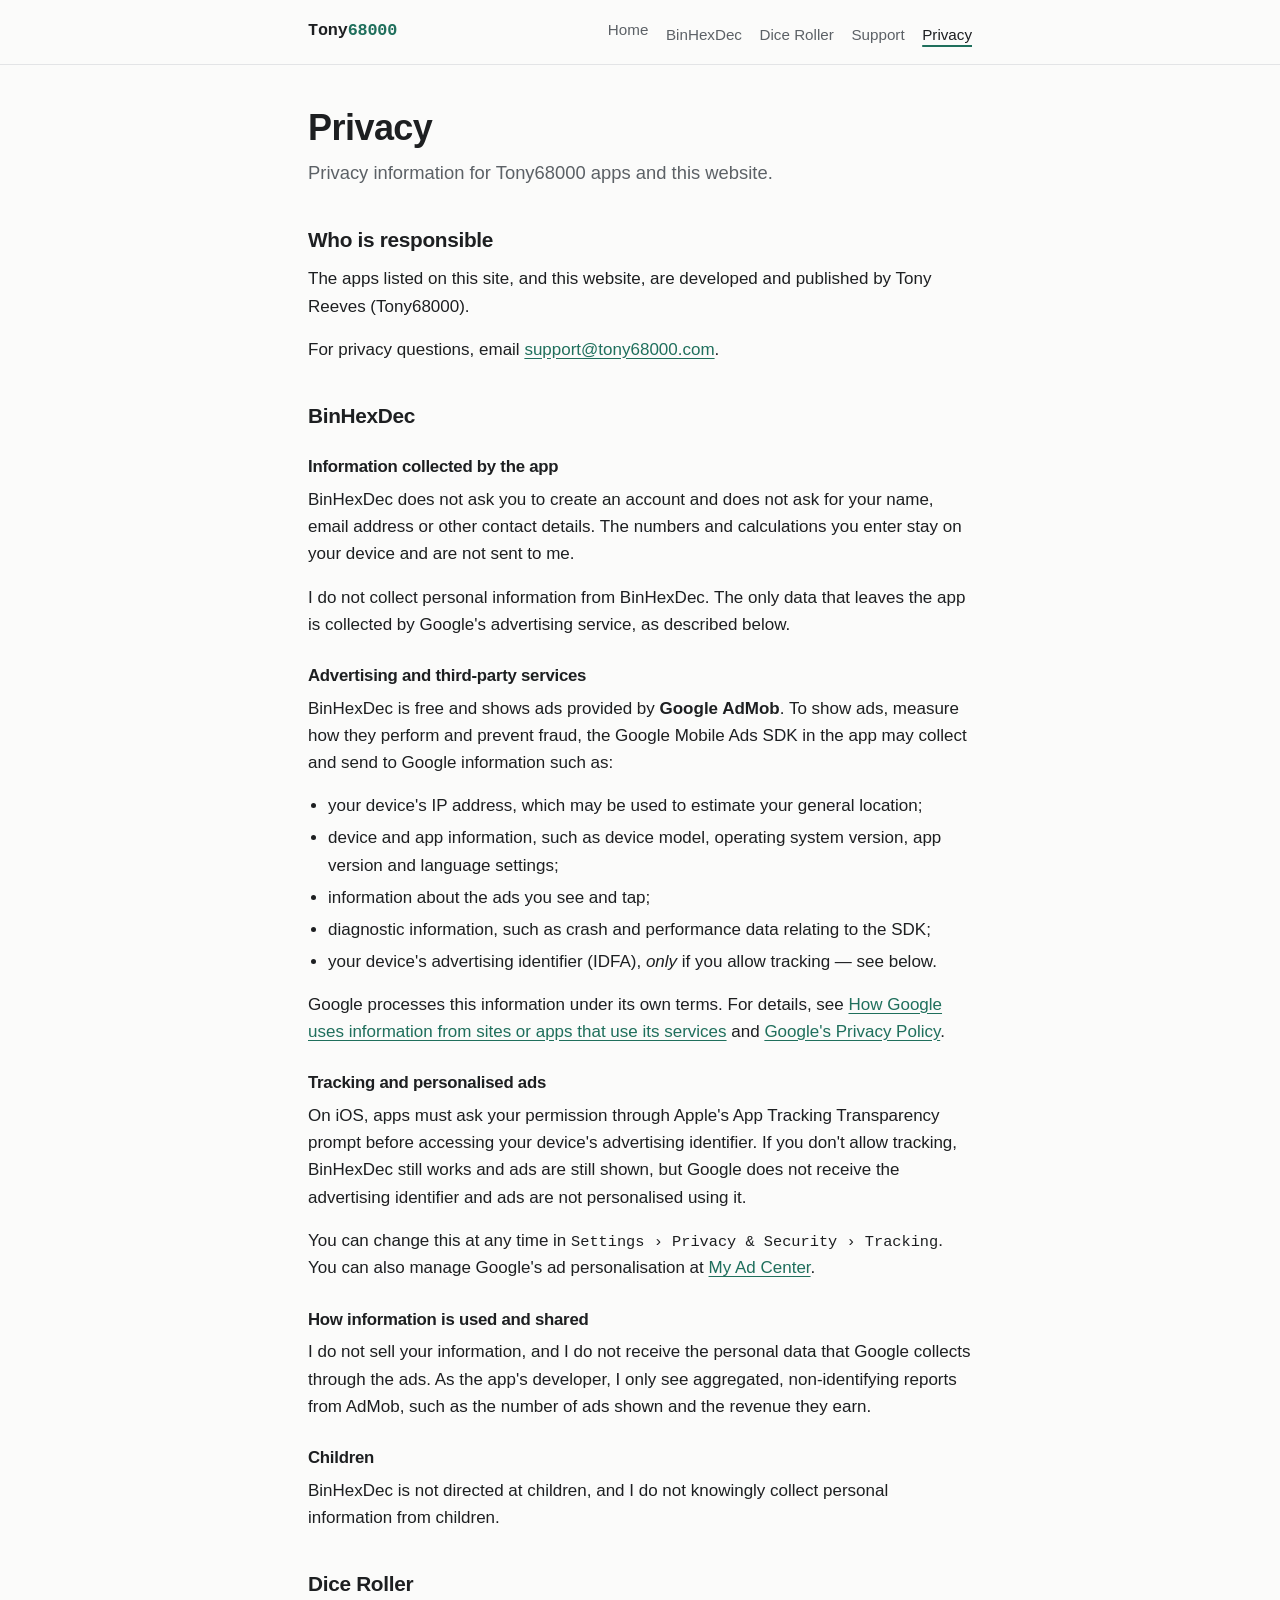
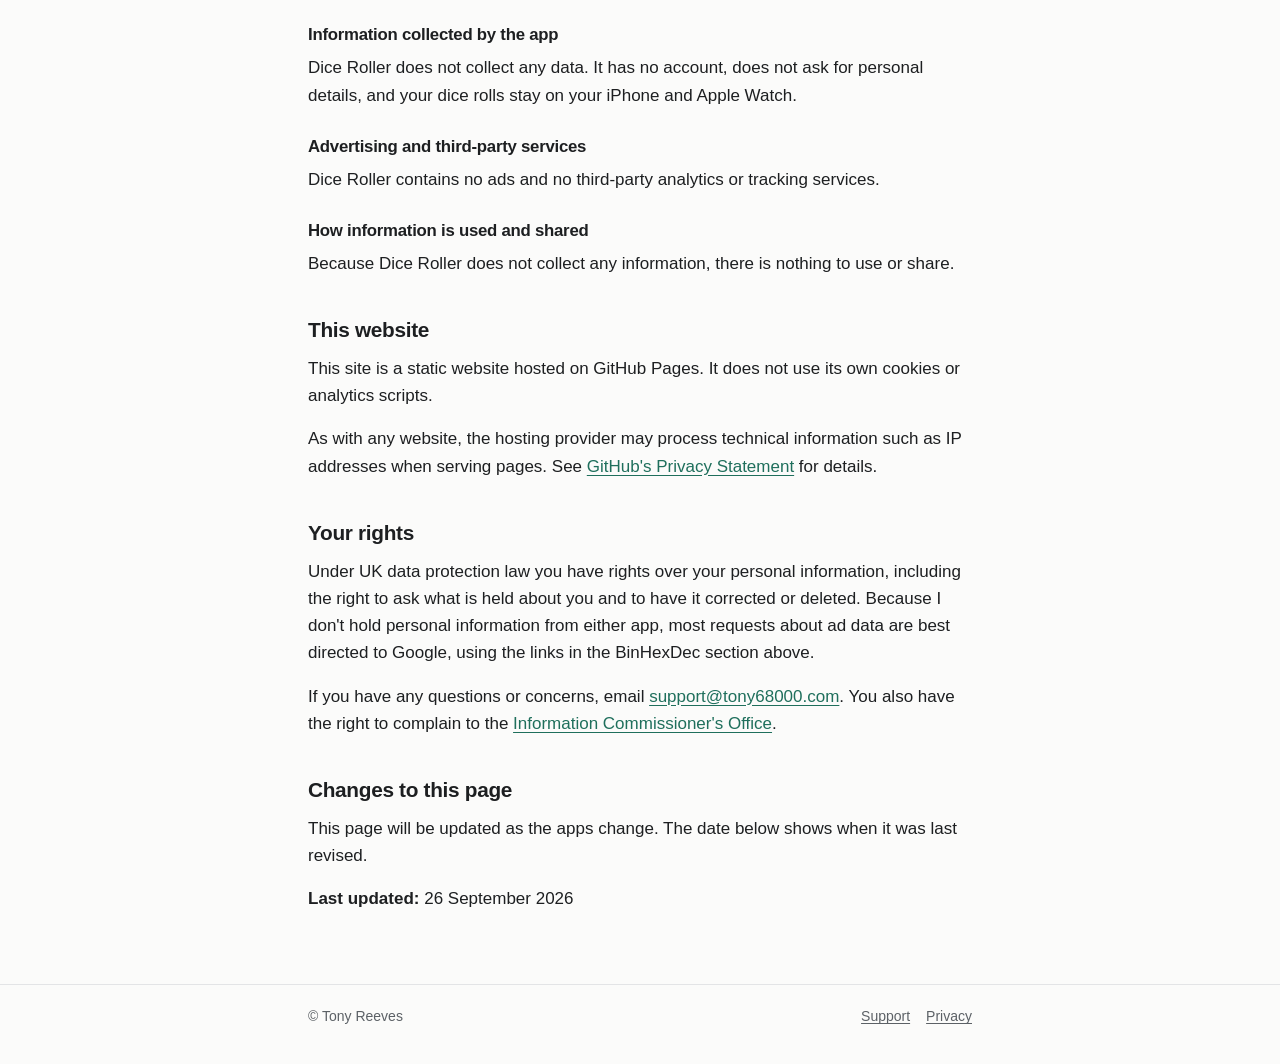
==== privacy/index.html @ 5004813c "Add initial Tony68000 developer website Static HTML/CSS site for GitHub Pages: home page, BinHexDec " ====
<!doctype html>
<html lang="en-GB">
<head>
  <meta charset="utf-8">
  <meta name="viewport" content="width=device-width, initial-scale=1, viewport-fit=cover">
  <title>Privacy · Tony68000</title>
  <meta name="description" content="Privacy information for BinHexDec, Dice Roller and the Tony68000 website.">
  <link rel="stylesheet" href="../css/style.css">
</head>
<body>
  <header class="site-header">
    <div class="wrap">
      <a class="site-name" href="../">Tony<span>68000</span></a>
      <nav class="site-nav" aria-label="Main">
        <ul>
          <li><a href="../">Home</a></li>
          <li><a href="../binhexdec/">BinHexDec</a></li>
          <li><a href="../dice-roller/">Dice Roller</a></li>
          <li><a href="../support/">Support</a></li>
          <li><a href="./" aria-current="page">Privacy</a></li>
        </ul>
      </nav>
    </div>
  </header>

  <main>
    <div class="wrap">
      <h1>Privacy</h1>
      <p class="lead">Privacy information for Tony68000 apps and this website.</p>

      <h2 id="who">Who is responsible</h2>
      <p>The apps listed on this site, and this website, are developed and published by Tony Reeves (Tony68000).</p>
      <p>For privacy questions, email <a href="mailto:support@tony68000.com">support@tony68000.com</a>.</p>

      <h2 id="binhexdec">BinHexDec</h2>
      <h3>Information collected by the app</h3>
      <p>BinHexDec does not ask you to create an account and does not ask for your name, email address or other contact details. The numbers and calculations you enter stay on your device and are not sent to me.</p>
      <p>I do not collect personal information from BinHexDec. The only data that leaves the app is collected by Google's advertising service, as described below.</p>

      <h3>Advertising and third-party services</h3>
      <p>BinHexDec is free and shows ads provided by <strong>Google AdMob</strong>. To show ads, measure how they perform and prevent fraud, the Google Mobile Ads SDK in the app may collect and send to Google information such as:</p>
      <ul>
        <li>your device's IP address, which may be used to estimate your general location;</li>
        <li>device and app information, such as device model, operating system version, app version and language settings;</li>
        <li>information about the ads you see and tap;</li>
        <li>diagnostic information, such as crash and performance data relating to the SDK;</li>
        <li>your device's advertising identifier (IDFA), <em>only</em> if you allow tracking — see below.</li>
      </ul>
      <p>Google processes this information under its own terms. For details, see <a href="https://policies.google.com/technologies/partner-sites">How Google uses information from sites or apps that use its services</a> and <a href="https://policies.google.com/privacy">Google's Privacy Policy</a>.</p>

      <h3>Tracking and personalised ads</h3>
      <p>On iOS, apps must ask your permission through Apple's App Tracking Transparency prompt before accessing your device's advertising identifier. If you don't allow tracking, BinHexDec still works and ads are still shown, but Google does not receive the advertising identifier and ads are not personalised using it.</p>
      <p>You can change this at any time in <span class="mono">Settings › Privacy &amp; Security › Tracking</span>. You can also manage Google's ad personalisation at <a href="https://myadcenter.google.com/">My Ad Center</a>.</p>

      <h3>How information is used and shared</h3>
      <p>I do not sell your information, and I do not receive the personal data that Google collects through the ads. As the app's developer, I only see aggregated, non-identifying reports from AdMob, such as the number of ads shown and the revenue they earn.</p>

      <h3>Children</h3>
      <p>BinHexDec is not directed at children, and I do not knowingly collect personal information from children.</p>

      <h2 id="dice-roller">Dice Roller</h2>
      <h3>Information collected by the app</h3>
      <p>Dice Roller does not collect any data. It has no account, does not ask for personal details, and your dice rolls stay on your iPhone and Apple Watch.</p>

      <h3>Advertising and third-party services</h3>
      <p>Dice Roller contains no ads and no third-party analytics or tracking services.</p>

      <h3>How information is used and shared</h3>
      <p>Because Dice Roller does not collect any information, there is nothing to use or share.</p>

      <h2 id="website">This website</h2>
      <p>This site is a static website hosted on GitHub Pages. It does not use its own cookies or analytics scripts.</p>
      <p>As with any website, the hosting provider may process technical information such as IP addresses when serving pages. See <a href="https://docs.github.com/en/site-policy/privacy-policies/github-general-privacy-statement">GitHub's Privacy Statement</a> for details.</p>

      <h2 id="rights">Your rights</h2>
      <p>Under UK data protection law you have rights over your personal information, including the right to ask what is held about you and to have it corrected or deleted. Because I don't hold personal information from either app, most requests about ad data are best directed to Google, using the links in the BinHexDec section above.</p>
      <p>If you have any questions or concerns, email <a href="mailto:support@tony68000.com">support@tony68000.com</a>. You also have the right to complain to the <a href="https://ico.org.uk/">Information Commissioner's Office</a>.</p>

      <h2 id="changes">Changes to this page</h2>
      <p>This page will be updated as the apps change. The date below shows when it was last revised.</p>
      <p><strong>Last updated:</strong> 26 September 2026</p>
    </div>
  </main>

  <footer class="site-footer">
    <div class="wrap">
      <p>&copy; Tony Reeves</p>
      <ul>
        <li><a href="../support/">Support</a></li>
        <li><a href="./">Privacy</a></li>
      </ul>
    </div>
  </footer>
</body>
</html>
---- css/style.css ----
/* Tony68000 — common stylesheet */

:root {
  --bg: #fbfbfa;
  --surface: #ffffff;
  --text: #1d1f21;
  --muted: #5c6166;
  --border: #e3e4e6;
  --accent: #1f6f5c;
  --accent-soft: #e7f1ee;
  --code-bg: #f1f2f3;

  --font-sans: -apple-system, BlinkMacSystemFont, "Segoe UI", Roboto, "Helvetica Neue", Arial, sans-serif;
  --font-mono: ui-monospace, SFMono-Regular, "SF Mono", Menlo, Consolas, "Liberation Mono", monospace;

  --measure: 44rem;
  --radius: 8px;
  color-scheme: light;
}

@media (prefers-color-scheme: dark) {
  :root {
    --bg: #141618;
    --surface: #1b1e21;
    --text: #e4e6e8;
    --muted: #9aa1a8;
    --border: #2c3035;
    --accent: #5cc2a6;
    --accent-soft: #1d2e29;
    --code-bg: #22262a;
    color-scheme: dark;
  }
}

*,
*::before,
*::after {
  box-sizing: border-box;
}

html {
  -webkit-text-size-adjust: 100%;
}

body {
  margin: 0;
  background: var(--bg);
  color: var(--text);
  font-family: var(--font-sans);
  font-size: 1.0625rem;
  line-height: 1.6;
  display: flex;
  flex-direction: column;
  min-height: 100vh;
}

.wrap {
  width: 100%;
  max-width: var(--measure);
  margin: 0 auto;
  padding-inline: 1.25rem;
}

/* Header */

.site-header {
  border-bottom: 1px solid var(--border);
  padding-top: env(safe-area-inset-top, 0px);
}

.site-header .wrap {
  display: flex;
  flex-wrap: wrap;
  align-items: baseline;
  justify-content: space-between;
  gap: 0.5rem 1.5rem;
  padding-block: 1rem;
}

.site-name {
  font-family: var(--font-mono);
  font-weight: 600;
  font-size: 1.05rem;
  color: var(--text);
  text-decoration: none;
  letter-spacing: -0.01em;
}

.site-name span {
  color: var(--accent);
}

.site-nav ul {
  display: flex;
  flex-wrap: wrap;
  gap: 0.25rem 1.1rem;
  margin: 0;
  padding: 0;
  list-style: none;
}

.site-nav a {
  color: var(--muted);
  text-decoration: none;
  font-size: 0.95rem;
}

.site-nav a:hover,
.site-nav a[aria-current="page"] {
  color: var(--text);
}

.site-nav a[aria-current="page"] {
  text-decoration: underline;
  text-decoration-color: var(--accent);
  text-underline-offset: 0.3em;
  text-decoration-thickness: 2px;
}

/* Main content */

main {
  flex: 1;
  padding-block: 2.5rem 3.5rem;
}

h1,
h2,
h3 {
  line-height: 1.25;
  letter-spacing: -0.015em;
}

h1 {
  font-size: clamp(1.7rem, 4vw + 0.5rem, 2.25rem);
  margin: 0 0 0.5rem;
}

h2 {
  font-size: 1.3rem;
  margin: 2.5rem 0 0.75rem;
}

h3 {
  font-size: 1.05rem;
  margin: 1.75rem 0 0.5rem;
}

p,
ul,
ol,
dl {
  margin: 0 0 1rem;
}

ul,
ol {
  padding-left: 1.25rem;
}

li + li {
  margin-top: 0.3rem;
}

a {
  color: var(--accent);
  text-underline-offset: 0.15em;
}

a:hover {
  text-decoration-thickness: 2px;
}

code,
.mono {
  font-family: var(--font-mono);
  font-size: 0.9em;
}

code {
  background: var(--code-bg);
  padding: 0.1em 0.35em;
  border-radius: 4px;
}

hr {
  border: 0;
  border-top: 1px solid var(--border);
  margin: 2.5rem 0;
}

.lead {
  font-size: 1.15rem;
  color: var(--muted);
  margin-bottom: 1.5rem;
}

.eyebrow {
  font-family: var(--font-mono);
  font-size: 0.85rem;
  color: var(--accent);
  margin: 0 0 0.5rem;
}

/* App cards (home page) */

.app-list {
  display: grid;
  gap: 1rem;
  margin: 1.25rem 0 0;
  padding: 0;
  list-style: none;
}

@media (min-width: 40rem) {
  .app-list {
    grid-template-columns: 1fr 1fr;
  }
}

.app-list li + li {
  margin-top: 0;
}

.app-card {
  display: flex;
  flex-direction: column;
  height: 100%;
  background: var(--surface);
  border: 1px solid var(--border);
  border-radius: var(--radius);
  padding: 1.25rem;
}

.app-card h3 {
  margin: 0 0 0.25rem;
}

.app-card h3 a {
  color: var(--text);
  text-decoration: none;
}

.app-card h3 a:hover {
  color: var(--accent);
}

.app-card .platforms {
  font-family: var(--font-mono);
  font-size: 0.8rem;
  color: var(--muted);
  margin-bottom: 0.75rem;
}

.app-card p {
  font-size: 0.97rem;
}

.app-card .links {
  margin-top: auto;
  margin-bottom: 0;
  display: flex;
  flex-wrap: wrap;
  gap: 0.5rem 1rem;
  font-size: 0.95rem;
}

/* Fact table (app pages) */

.facts {
  display: grid;
  grid-template-columns: max-content 1fr;
  gap: 0.4rem 1.25rem;
  background: var(--surface);
  border: 1px solid var(--border);
  border-radius: var(--radius);
  padding: 1rem 1.25rem;
  font-size: 0.95rem;
}

.facts dt {
  color: var(--muted);
}

.facts dd {
  margin: 0;
}

@media (max-width: 26rem) {
  .facts {
    grid-template-columns: 1fr;
    gap: 0;
  }

  .facts dd {
    margin-bottom: 0.6rem;
  }
}

/* Buttons */

.button {
  display: inline-block;
  background: var(--accent);
  color: var(--bg);
  text-decoration: none;
  font-weight: 600;
  font-size: 0.95rem;
  padding: 0.6rem 1rem;
  border-radius: var(--radius);
}

.button:hover {
  filter: brightness(1.08);
}

.actions {
  display: flex;
  flex-wrap: wrap;
  gap: 0.75rem 1.25rem;
  align-items: center;
  margin: 1.5rem 0;
}

/* Notes and placeholders */

.note {
  background: var(--accent-soft);
  border-left: 3px solid var(--accent);
  border-radius: 0 var(--radius) var(--radius) 0;
  padding: 0.85rem 1rem;
  font-size: 0.95rem;
}

.note > :last-child {
  margin-bottom: 0;
}

.placeholder {
  color: var(--muted);
  font-style: italic;
}

/* Footer */

.site-footer {
  border-top: 1px solid var(--border);
  color: var(--muted);
  font-size: 0.875rem;
  padding-bottom: env(safe-area-inset-bottom, 0px);
}

.site-footer .wrap {
  display: flex;
  flex-wrap: wrap;
  justify-content: space-between;
  gap: 0.5rem 1.5rem;
  padding-block: 1.25rem;
}

.site-footer ul {
  display: flex;
  flex-wrap: wrap;
  gap: 0.25rem 1rem;
  margin: 0;
  padding: 0;
  list-style: none;
}

.site-footer li + li {
  margin-top: 0;
}

.site-footer a {
  color: var(--muted);
}

.site-footer a:hover {
  color: var(--text);
}
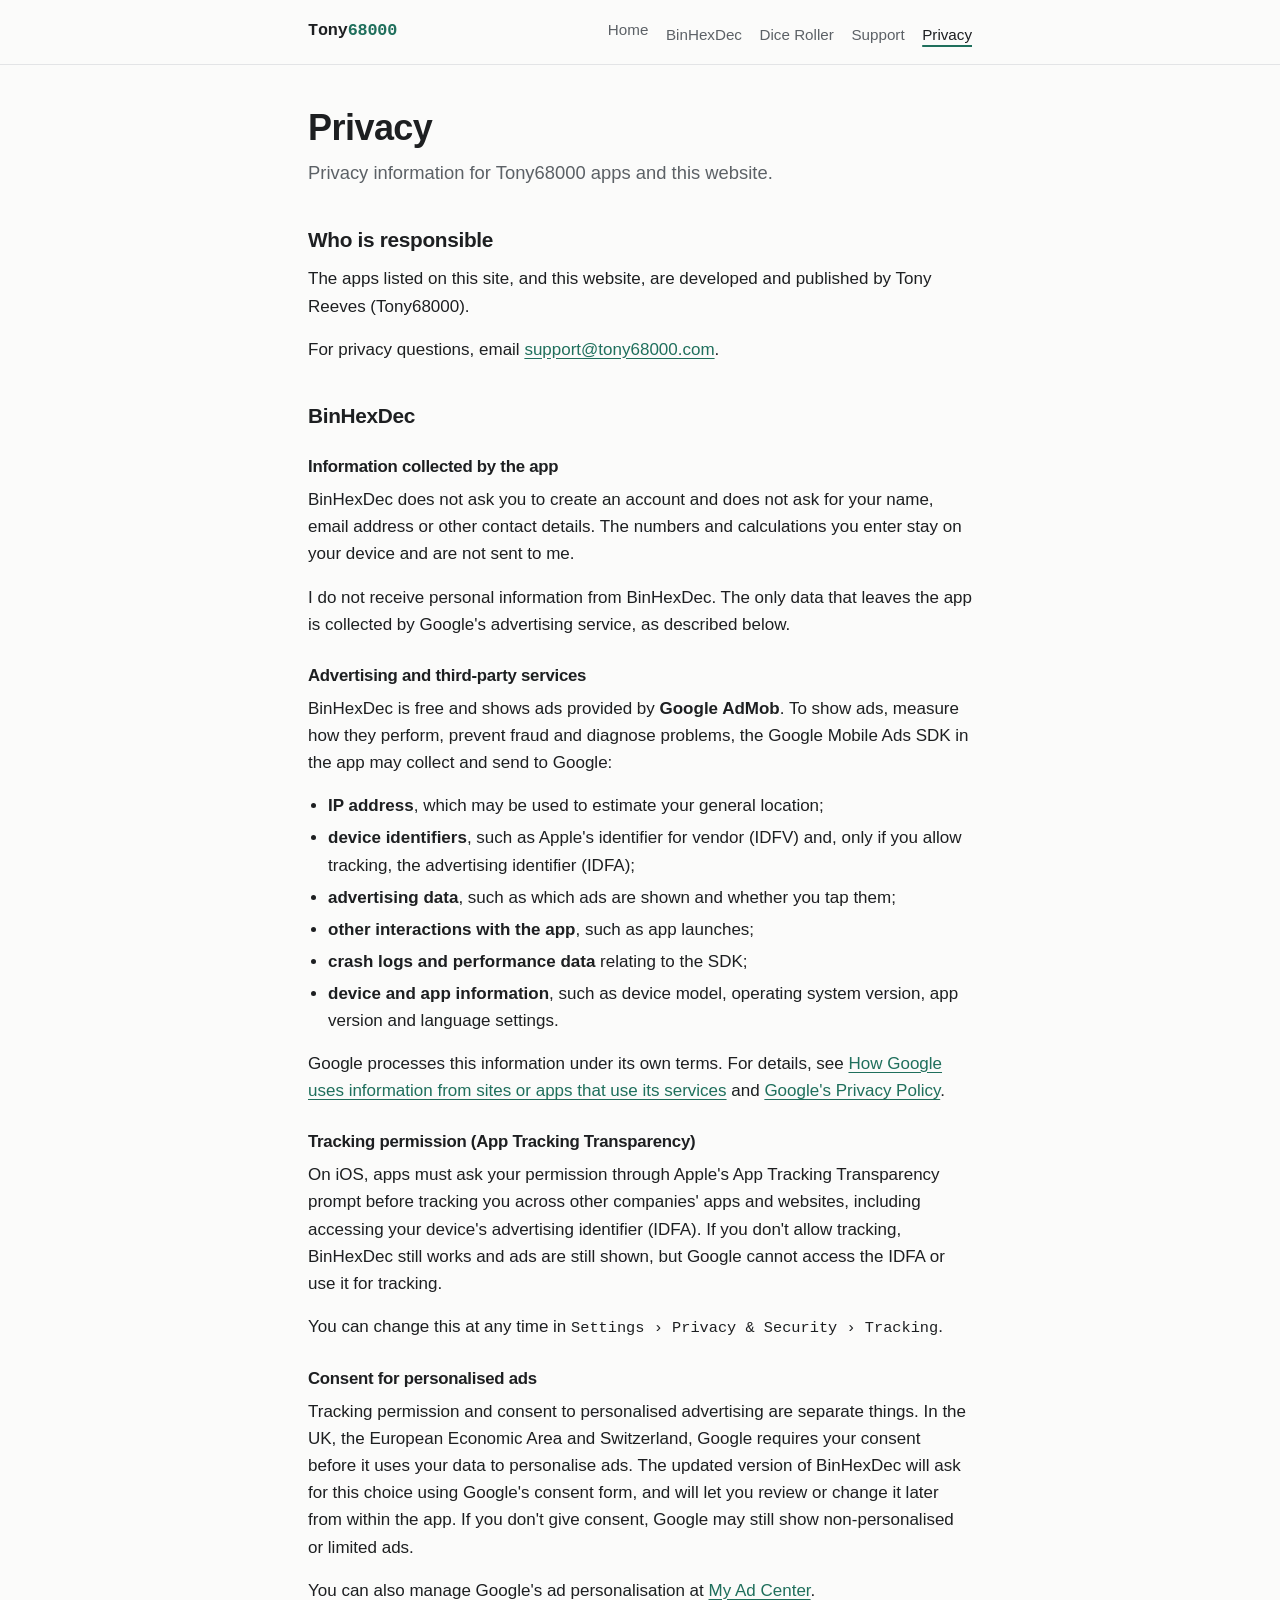
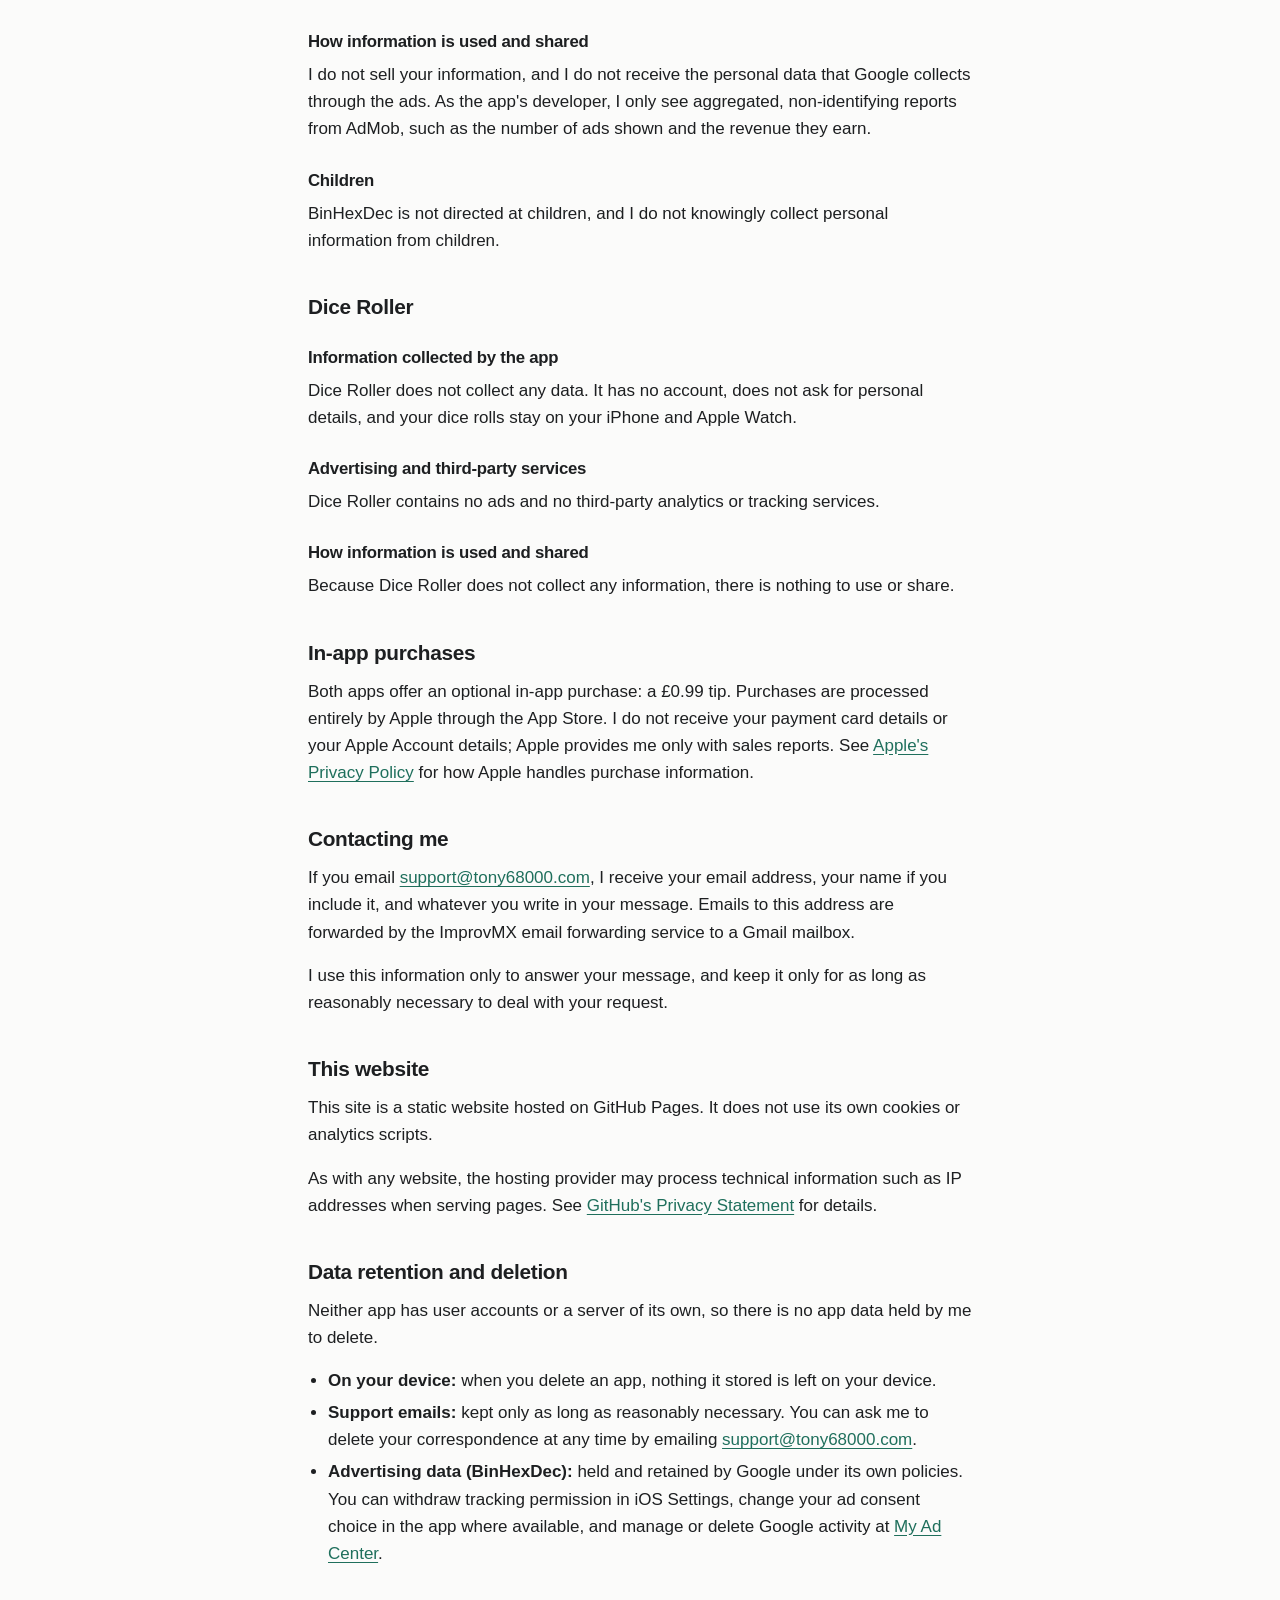
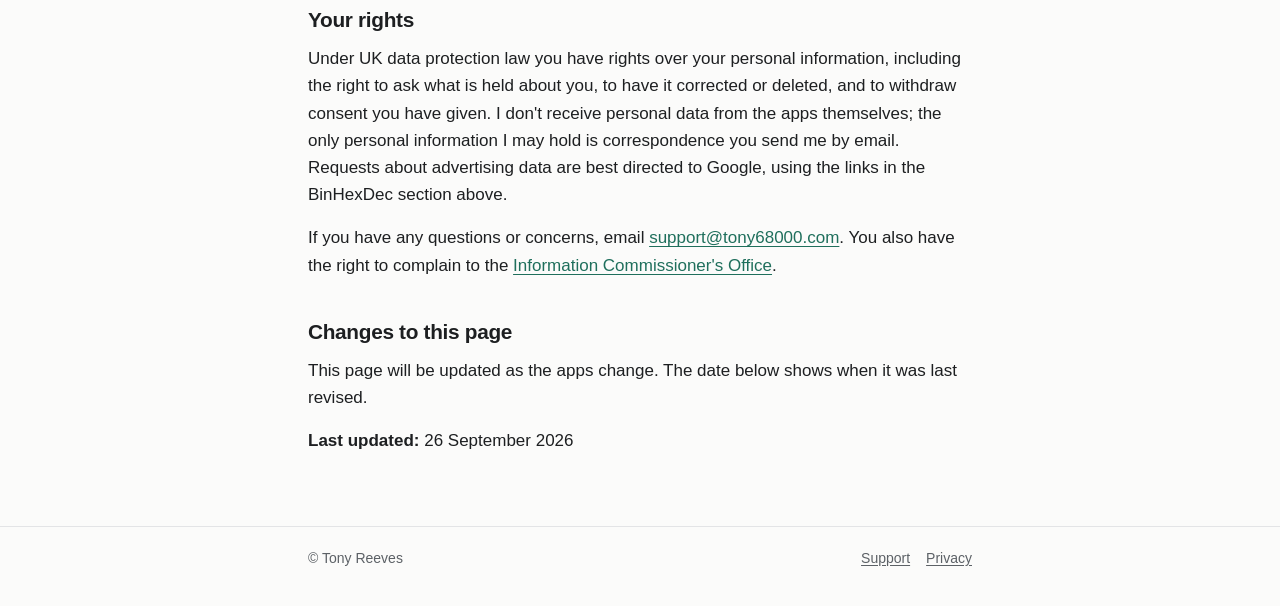
==== commit 0b862eec: "Expand privacy policy Add sections on contacting support, in-app purchases, and data retention and d" ====
--- a/privacy/index.html
+++ b/privacy/index.html
@@ -35,22 +35,27 @@
       <h2 id="binhexdec">BinHexDec</h2>
       <h3>Information collected by the app</h3>
       <p>BinHexDec does not ask you to create an account and does not ask for your name, email address or other contact details. The numbers and calculations you enter stay on your device and are not sent to me.</p>
-      <p>I do not collect personal information from BinHexDec. The only data that leaves the app is collected by Google's advertising service, as described below.</p>
+      <p>I do not receive personal information from BinHexDec. The only data that leaves the app is collected by Google's advertising service, as described below.</p>
 
       <h3>Advertising and third-party services</h3>
-      <p>BinHexDec is free and shows ads provided by <strong>Google AdMob</strong>. To show ads, measure how they perform and prevent fraud, the Google Mobile Ads SDK in the app may collect and send to Google information such as:</p>
+      <p>BinHexDec is free and shows ads provided by <strong>Google AdMob</strong>. To show ads, measure how they perform, prevent fraud and diagnose problems, the Google Mobile Ads SDK in the app may collect and send to Google:</p>
       <ul>
-        <li>your device's IP address, which may be used to estimate your general location;</li>
-        <li>device and app information, such as device model, operating system version, app version and language settings;</li>
-        <li>information about the ads you see and tap;</li>
-        <li>diagnostic information, such as crash and performance data relating to the SDK;</li>
-        <li>your device's advertising identifier (IDFA), <em>only</em> if you allow tracking — see below.</li>
+        <li><strong>IP address</strong>, which may be used to estimate your general location;</li>
+        <li><strong>device identifiers</strong>, such as Apple's identifier for vendor (IDFV) and, only if you allow tracking, the advertising identifier (IDFA);</li>
+        <li><strong>advertising data</strong>, such as which ads are shown and whether you tap them;</li>
+        <li><strong>other interactions with the app</strong>, such as app launches;</li>
+        <li><strong>crash logs and performance data</strong> relating to the SDK;</li>
+        <li><strong>device and app information</strong>, such as device model, operating system version, app version and language settings.</li>
       </ul>
       <p>Google processes this information under its own terms. For details, see <a href="https://policies.google.com/technologies/partner-sites">How Google uses information from sites or apps that use its services</a> and <a href="https://policies.google.com/privacy">Google's Privacy Policy</a>.</p>
 
-      <h3>Tracking and personalised ads</h3>
-      <p>On iOS, apps must ask your permission through Apple's App Tracking Transparency prompt before accessing your device's advertising identifier. If you don't allow tracking, BinHexDec still works and ads are still shown, but Google does not receive the advertising identifier and ads are not personalised using it.</p>
-      <p>You can change this at any time in <span class="mono">Settings › Privacy &amp; Security › Tracking</span>. You can also manage Google's ad personalisation at <a href="https://myadcenter.google.com/">My Ad Center</a>.</p>
+      <h3>Tracking permission (App Tracking Transparency)</h3>
+      <p>On iOS, apps must ask your permission through Apple's App Tracking Transparency prompt before tracking you across other companies' apps and websites, including accessing your device's advertising identifier (IDFA). If you don't allow tracking, BinHexDec still works and ads are still shown, but Google cannot access the IDFA or use it for tracking.</p>
+      <p>You can change this at any time in <span class="mono">Settings › Privacy &amp; Security › Tracking</span>.</p>
+
+      <h3>Consent for personalised ads</h3>
+      <p>Tracking permission and consent to personalised advertising are separate things. In the UK, the European Economic Area and Switzerland, Google requires your consent before it uses your data to personalise ads. The updated version of BinHexDec will ask for this choice using Google's consent form, and will let you review or change it later from within the app. If you don't give consent, Google may still show non-personalised or limited ads.</p>
+      <p>You can also manage Google's ad personalisation at <a href="https://myadcenter.google.com/">My Ad Center</a>.</p>
 
       <h3>How information is used and shared</h3>
       <p>I do not sell your information, and I do not receive the personal data that Google collects through the ads. As the app's developer, I only see aggregated, non-identifying reports from AdMob, such as the number of ads shown and the revenue they earn.</p>
@@ -68,12 +73,27 @@
       <h3>How information is used and shared</h3>
       <p>Because Dice Roller does not collect any information, there is nothing to use or share.</p>
 
+      <h2 id="purchases">In-app purchases</h2>
+      <p>Both apps offer an optional in-app purchase: a £0.99 tip. Purchases are processed entirely by Apple through the App Store. I do not receive your payment card details or your Apple Account details; Apple provides me only with sales reports. See <a href="https://www.apple.com/legal/privacy/">Apple's Privacy Policy</a> for how Apple handles purchase information.</p>
+
+      <h2 id="contact">Contacting me</h2>
+      <p>If you email <a href="mailto:support@tony68000.com">support@tony68000.com</a>, I receive your email address, your name if you include it, and whatever you write in your message. Emails to this address are forwarded by the ImprovMX email forwarding service to a Gmail mailbox.</p>
+      <p>I use this information only to answer your message, and keep it only for as long as reasonably necessary to deal with your request.</p>
+
       <h2 id="website">This website</h2>
       <p>This site is a static website hosted on GitHub Pages. It does not use its own cookies or analytics scripts.</p>
       <p>As with any website, the hosting provider may process technical information such as IP addresses when serving pages. See <a href="https://docs.github.com/en/site-policy/privacy-policies/github-general-privacy-statement">GitHub's Privacy Statement</a> for details.</p>
 
+      <h2 id="retention">Data retention and deletion</h2>
+      <p>Neither app has user accounts or a server of its own, so there is no app data held by me to delete.</p>
+      <ul>
+        <li><strong>On your device:</strong> when you delete an app, nothing it stored is left on your device.</li>
+        <li><strong>Support emails:</strong> kept only as long as reasonably necessary. You can ask me to delete your correspondence at any time by emailing <a href="mailto:support@tony68000.com">support@tony68000.com</a>.</li>
+        <li><strong>Advertising data (BinHexDec):</strong> held and retained by Google under its own policies. You can withdraw tracking permission in iOS Settings, change your ad consent choice in the app where available, and manage or delete Google activity at <a href="https://myadcenter.google.com/">My Ad Center</a>.</li>
+      </ul>
+
       <h2 id="rights">Your rights</h2>
-      <p>Under UK data protection law you have rights over your personal information, including the right to ask what is held about you and to have it corrected or deleted. Because I don't hold personal information from either app, most requests about ad data are best directed to Google, using the links in the BinHexDec section above.</p>
+      <p>Under UK data protection law you have rights over your personal information, including the right to ask what is held about you, to have it corrected or deleted, and to withdraw consent you have given. I don't receive personal data from the apps themselves; the only personal information I may hold is correspondence you send me by email. Requests about advertising data are best directed to Google, using the links in the BinHexDec section above.</p>
       <p>If you have any questions or concerns, email <a href="mailto:support@tony68000.com">support@tony68000.com</a>. You also have the right to complain to the <a href="https://ico.org.uk/">Information Commissioner's Office</a>.</p>
 
       <h2 id="changes">Changes to this page</h2>
